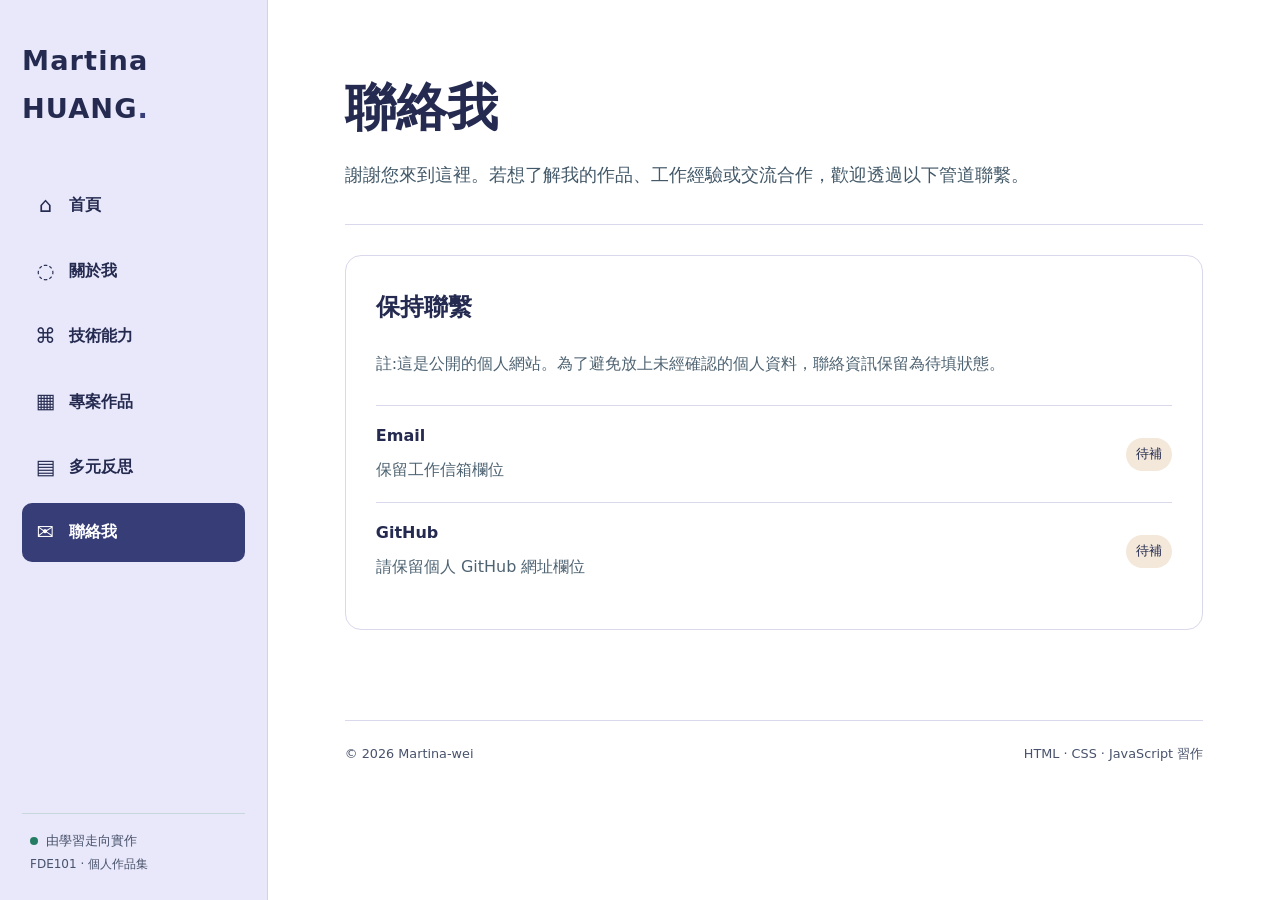
==== contact.html @ 69e49a0b "feat: 建立FDE101個人網站習作" ====
<!doctype html>
<html lang="zh-Hant">

<head>
  <meta charset="utf-8">
  <meta name="viewport" content="width=device-width,initial-scale=1">
  <meta name="description" content="黃筱崴的 FDE101 前端實作、跨領域轉職作品與活動紀錄。">

  <title>聯絡我｜黃筱崴的個人網站</title>

  <link rel="stylesheet" href="css/style.css">
  <script src="js/main.js" defer></script>
</head>

<body>
  <!-- 跳至主要內容：無障礙功能 -->
  <a class="skip-link" href="#main-content">
    跳至主要內容
  </a>

  <div class="site-layout">

    <!-- 左側固定導覽列 -->
    <header class="sidebar">

      <!-- 網站品牌名稱 -->
      <div class="brand">
        <a class="brand-title" href="index.html">
          Martina HUANG<span class="brand-dot">.</span>
        </a>
      </div>

      <!-- 網站主要導覽 -->
      <nav aria-label="網站主要導覽">
        <ul class="site-nav">

          <li>
            <a href="index.html">
              <span class="nav-symbol" aria-hidden="true">⌂</span>
              <span>首頁</span>
            </a>
          </li>

          <li>
            <a href="about.html">
              <span class="nav-symbol" aria-hidden="true">◌</span>
              <span>關於我</span>
            </a>
          </li>

          <li>
            <a href="skills.html">
              <span class="nav-symbol" aria-hidden="true">⌘</span>
              <span>技術能力</span>
            </a>
          </li>

          <li>
            <a href="projects.html">
              <span class="nav-symbol" aria-hidden="true">▦</span>
              <span>專案作品</span>
            </a>
          </li>

          <li>
            <a href="articles.html">
              <span class="nav-symbol" aria-hidden="true">▤</span>
              <span>多元反思</span>
            </a>
          </li>

          <li>
            <a href="contact.html" aria-current="page">
              <span class="nav-symbol" aria-hidden="true">✉</span>
              <span>聯絡我</span>
            </a>
          </li>

        </ul>
      </nav>

      <!-- 側邊欄底部資訊 -->
      <div class="sidebar-bottom">
        <span class="status-dot" aria-hidden="true"></span>
        由學習走向實作<br>
        <small>FDE101 · 個人作品集</small>
      </div>

    </header>

    <!-- 右側主要內容 -->
    <main id="main-content" tabindex="-1" class="page-content">

      <!-- 頁面標題 -->
      <div class="page-heading">
        <h1>聯絡我</h1>

        <p class="lead">
          謝謝您來到這裡。若想了解我的作品、工作經驗或交流合作，歡迎透過以下管道聯繫。
        </p>
      </div>

      <!-- 聯絡資訊 -->
      <section class="content-panel">

        <h2>保持聯繫</h2>

        <p>
          註:這是公開的個人網站。為了避免放上未經確認的個人資料，聯絡資訊保留為待填狀態。
        </p>

        <div class="contact-list">

          <!-- Email -->
          <div class="contact-row">
            <div>
              <strong>Email</strong>

              <p>
                保留工作信箱欄位
              </p>
            </div>

            <span aria-label="尚未填寫">待補</span>
          </div>

          <!-- GitHub -->
          <div class="contact-row">
            <div>
              <strong>GitHub</strong>

              <p>
                請保留個人 GitHub 網址欄位
              </p>
            </div>

            <span aria-label="尚未填寫">待補</span>
          </div>

        </div>
      </section>
	  
      <!-- 網站頁尾 -->
      <footer class="page-footer">
        <span>© 2026 Martina-wei</span>
        <span>HTML · CSS · JavaScript 習作</span>
      </footer>

    </main>

  </div>
</body>

</html>
---- css/style.css ----
:root {
  color-scheme: light;
  --ink: #252B50;
  --muted: #48526C;
  --bg: #FFFFFF;
  --surface: #FFFFFF;
  --line: #D9D8ED;
  --side: #E9E8FA;
  --accent: #373E77;/*主色*/
  --accent-deep: #252B50;
  --warm: #86502F;
  --focus: #9B351F;
  font-family: system-ui, -apple-system, "Segoe UI", "Noto Sans TC", sans-serif;
  line-height: 1.75;
}

* {
  box-sizing: border-box;
}

html {
  scroll-behavior: smooth;
}

body {
  margin: 0;
  background: var(--bg);
  color: var(--ink);
  font-size: 16px;
}

a {
  color: var(--accent-deep);
}

a:hover {
  text-decoration-thickness: 2px;
}

button,
input {
  font: inherit;
}

:focus-visible {
  outline: 3px solid var(--focus);
  outline-offset: 4px;
}

a:focus-visible,
button:focus-visible,
input:focus-visible {
  border-radius: 4px;
}

/* 跳至主要內容 */
.skip-link {
  position: fixed;
  left: 16px;
  top: -100px;
  padding: 12px 18px;
  background: #fff;
  color: var(--ink);
  z-index: 20;
  box-shadow: 0 4px 20px #0002;
}

.skip-link:focus {
  top: 12px;
}

/* 網站整體配置 */
.site-layout {
  display: grid;
  grid-template-columns: 268px minmax(0, 1fr);
  min-height: 100vh;
}

/* 左側固定導覽列 */
.sidebar {
  position: sticky;
  top: 0;
  height: 100vh;
  overflow-y: auto;
  padding: 37px 22px 24px;
  background: var(--side);
  border-right: 1px solid #cbd9dc;
  display: flex;
  flex-direction: column;
  gap: 44px;
}

/* 網站品牌名稱 */
.brand-title {
  text-decoration: none;
  font-size: 1.7rem;
  letter-spacing: .04em;
  font-weight: 850;
  color: var(--ink);
}

.brand-dot {
  color: var(--accent);
}

.brand p {
  margin: 0;
  font-size: .72rem;
  letter-spacing: .18em;
  color: var(--muted);
}

/* 導覽選單 */
.site-nav {
  list-style: none;
  margin: 0;
  padding: 0;
  display: grid;
  gap: 7px;
}

.site-nav a {
  display: flex;
  align-items: center;
  gap: 13px;
  padding: 11px 13px;
  border-radius: 10px;
  color: var(--ink);
  text-decoration: none;
  font-weight: 600;
  min-height: 46px;
}

.site-nav a:hover {
  background: #d3e5e9;
}

.site-nav a[aria-current=page] {
  background: var(--accent);
  color: white;
}

.nav-symbol {
  width: 21px;
  text-align: center;
  font-size: 1.3rem;
  font-weight: 400;
}

/* 側邊欄底部 */
.sidebar-bottom {
  margin-top: auto;
  padding: 16px 8px 0;
  border-top: 1px solid #c8d7db;
  font-size: .82rem;
  color: var(--muted);
}

.sidebar-bottom small {
  font-size: .75rem;
}

.status-dot {
  display: inline-block;
  border-radius: 50%;
  width: 8px;
  height: 8px;
  background: #247d63;
  margin-right: 4px;
}

/* 主要內容 */
.page-content {
  width: 100%;
  max-width: 1250px;
  margin: 0 auto;
  padding: 54px clamp(25px, 6vw, 92px) 25px;
  min-width: 0;
}

/* 首頁主視覺 */
.hero {
  min-height: 510px;
  display: grid;
  grid-template-columns:1fr;
  gap: 28px;
  align-items: center;
}

.eyebrow {
  color: var(--accent);
  font-weight: 800;
  letter-spacing: .16em;
  font-size: .76rem;
  text-transform: uppercase;
  margin: 0 0 12px;
}

.hero h1 {
  font-size: clamp(2.2rem, 4vw, 4.5rem);
  line-height: 1.3;
  letter-spacing: -.04em;
  margin: 0 0 24px;
}

.hero h1 em {
  font-style: normal;
  color: var(--accent);
}

.lead {
  color: #425868;
  font-size: 1.1rem;
  max-width: 1240px;
  line-height: 1.95;
}

.hero .lead {
  max-width: 840px;
}

/* 操作按鈕 */
.actions {
  display: flex;
  gap: 12px;
  flex-wrap: wrap;
  margin-top: 30px;
}

.button {
  display: inline-flex;
  align-items: center;
  gap: 10px;
  padding: 12px 23px;
  min-height: 47px;
  border: 1px solid var(--accent);
  border-radius: 9px;
  text-decoration: none;
  font-weight: 750;
}

.button.primary {
  background: var(--accent);
  color: #fff;
}

.button.primary:hover {
  background: var(--accent-deep);
}

.button.secondary {
  background: white;
  color: var(--accent-deep);
}

.button.secondary:hover {
  background: #eaf3f5;
}

/* 首頁裝飾圖形 */
.hero-art {
  position: relative;
  min-height: 350px;
  border-radius: 28px;
  overflow: hidden;
  background: linear-gradient(145deg, #c8e2e4, #e1ebe7 56%, #f0dfcd);
  display: grid;
  place-items: center;
}

.orb {
  position: absolute;
  border: 1px solid #ffffffa6;
  border-radius: 50%;
}

.orb-one {
  height: 270px;
  width: 270px;
  background: #3d829337;
  top: 18px;
  right: -45px;
}

.orb-two {
  height: 230px;
  width: 230px;
  background: #f4dcc8b3;
  bottom: -85px;
  left: -35px;
}

.art-code {
  position: relative;
  font-weight: 800;
  font-size: clamp(1.7rem, 3vw, 3rem);
  letter-spacing: -.04em;
  color: #1e5360;
}

.art-label {
  position: absolute;
  bottom: 24px;
  left: 22px;
  font-size: .68rem;
  letter-spacing: .16em;
  color: #315c69;
  font-weight: 700;
}

/* 共用內容區塊 */
.section-block {
  margin: 70px 0;
}

.section-title {
  margin-bottom: 20px;
}

.section-title h2,
.cta-strip h2 {
  font-size: clamp(1.45rem, 2.6vw, 2rem);
  margin: 0;
}

.section-title p:not(.eyebrow) {
  color: var(--muted);
}

.section-title.split {
  display: flex;
  align-items: end;
  justify-content: space-between;
  gap: 15px;
}

/* 卡片排版 */
.card-grid {
  display: grid;
  grid-template-columns: repeat(3, minmax(0, 1fr));
  gap: 16px;
}

.card,
.skill-card,
.content-panel,
.article-card {
  background: var(--surface);
  border: 1px solid var(--line);
  border-radius: 16px;
  padding: 24px;
}

.card-number {
  color: var(--accent);
  font-size: .78rem;
  font-weight: 800;
}

.card h3,
.skill-card h3 {
  margin: 17px 0 7px;
  font-size: 1.15rem;
}

.card p,
.skill-card p,
.article-card p,
.project p,
.content-panel p {
  color: #4e6372;
  margin-bottom: 0;
}

/* 精選連結 */
.feature-list {
  border-top: 1px solid var(--line);
}

.feature-link {
  display: grid;
  grid-template-columns: 145px 1fr 24px;
  align-items: center;
  gap: 12px;
  text-decoration: none;
  color: var(--ink);
  border-bottom: 1px solid var(--line);
  padding: 19px 10px;
}

.feature-link:hover {
  background: #eef4f4;
}

.feature-index {
  font-size: 1rem;
  color: var(--accent);
  font-weight: 750;
}

.feature-arrow {
  text-align: right;
  color: var(--accent);
}

.text-link {
  font-weight: 750;
  text-underline-offset: 5px;
}

/* 行動呼籲區塊 */
.cta-strip {
  display: flex;
  justify-content: space-between;
  align-items: center;
  gap: 20px;
  border-radius: 20px;
  background: #e6eff0;
  padding: 30px;
}

.cta-strip p:last-child {
  margin-bottom: 0;
  color: var(--muted);
}

/* 內頁標題 */
.page-heading {
  padding: 20px 0 18px;
  margin-bottom: 30px;
  border-bottom: 1px solid var(--line);
}

.page-heading h1 {
  font-size: clamp(2.1rem, 4vw, 3.5rem);
  margin: 0 0 14px;
  line-height: 1.3;
}

.page-heading .lead {
  margin-bottom: 14px;
}

/* 內容面板 */
.content-panel {
  margin: 22px 0;
  padding: 30px;
}

.content-panel h2 {
  margin-top: 0;
}

.content-panel p {
  line-height: 2;
}

.accent-panel {
  background: #eaf2f3;
}

/* 經歷時間軸 */
.timeline {
  list-style: none;
  padding: 0;
  margin: 0;
  border-top: 1px solid var(--line);
}

.timeline li {
  display: grid;
  grid-template-columns: 132px 1fr;
  gap: 22px;
  border-bottom: 1px solid var(--line);
  padding: 24px 0;
}

.timeline time {
  color: var(--accent);
  font-weight: 800;
}

.timeline h3 {
  margin: 0 0 5px;
}

.timeline p {
  margin: 0;
  color: var(--muted);
}

/* 技術能力 */
.skill-grid {
  display: grid;
  grid-template-columns: repeat(2, minmax(0, 1fr));
  gap: 16px;
}

.skill-state,
.pill {
  display: inline-block;
  background: #dcecef;
  color: #245769;
  border-radius: 100px;
  padding: 5px 12px;
  font-weight: 750;
  font-size: .76rem;
}

.skill-card h3 {
  font-size: 1.4rem;
}

.tag-wrap {
  display: flex;
  gap: 9px;
  flex-wrap: wrap;
  margin-top: 18px;
}

.tag {
  border: 1px solid #c5d9dd;
  color: #315766;
  background: #f3f8f8;
  padding: 5px 11px;
  border-radius: 7px;
  font-size: .85rem;
  font-weight: 650;
}

/* 專案作品 */
.project-stack {
  display: grid;
  gap: 18px;
}

.project {
  border: 1px solid var(--line);
  background: #fff;
  border-radius: 16px;
  padding: 28px;
  display: flex;
  gap: 25px;
  justify-content: space-between;
}

.project h2 {
  margin: 17px 0 8px;
  font-size: 1.35rem;
}

.project-mark {
  font-size: 3rem;
  color: #b7d2d7;
  font-weight: 800;
  line-height: 1;
}

/* 文章搜尋與篩選 */
.filter-panel {
  background: #fff;
  border: 1px solid var(--line);
  padding: 22px;
  border-radius: 16px;
  margin-bottom: 20px;
}

.filter-panel h2 {
  margin: 0 0 12px;
}

.filter-panel label {
  font-weight: 700;
  display: block;
  margin-bottom: 5px;
}

.filter-panel input {
  display: block;
  width: 100%;
  max-width: 430px;
  border: 1px solid #79919e;
  padding: 11px;
  border-radius: 8px;
}

.filter-buttons {
  display: flex;
  gap: 8px;
  flex-wrap: wrap;
  margin: 18px 0;
}

.filter-buttons button {
  cursor: pointer;
  border: 1px solid #97b4bf;
  background: white;
  border-radius: 999px;
  padding: 8px 17px;
  color: var(--ink);
  min-height: 44px;
}

.filter-buttons button[aria-pressed=true] {
  background: var(--accent);
  color: #fff;
  border-color: var(--accent);
}

.filter-buttons button:hover:not([aria-pressed=true]) {
  background: #e8f1f2;
}

.result-count {
  color: var(--muted);
  margin-bottom: 0;
}

/* 文章卡片 */
.article-grid {
  display: grid;
  grid-template-columns: repeat(2, minmax(0, 1fr));
  gap: 16px;
}

.article-card {
  display: flex;
  align-items: start;
  flex-direction: column;
  gap: 10px;
}

.article-card h3 {
  margin: 8px 0 0;
  font-size: 1.27rem;
}

.article-card h3 a {
  color: var(--ink);
  text-decoration: underline;
  text-decoration-color: #abc7cd;
  text-underline-offset: 5px;
}

.article-card p {
  margin: 0;
}

.readmore {
  font-weight: 800;
  color: var(--accent);
  margin-top: auto;
}

.empty-message {
  padding: 25px;
  border: 1px dashed #8ea9b3;
  border-radius: 12px;
}

.pill-group {
  display: flex;
  flex-wrap: wrap;
  gap: 8px;
}

/* 聯絡資訊 */
.contact-list {
  margin-top: 25px;
}

.contact-row {
  border-top: 1px solid var(--line);
  display: flex;
  justify-content: space-between;
  align-items: center;
  gap: 12px;
  padding: 16px 0;
}

.contact-row p {
  margin: 4px 0 0;
}

.contact-row > span {
  font-size: .8rem;
  padding: 5px 10px;
  background: #f3e8d9;
  border-radius: 100px;
  white-space: nowrap;
}

/* 文章內文 */
.prose {
  max-width: 760px;
  font-size: 1.08rem;
  line-height: 2.05;
}

.prose h2 {
  margin-top: 35px;
  line-height: 1.5;
}

.prose p {
  margin-bottom: 22px;
}

.article-note {
  background: #eaf2f3;
  padding: 18px;
  border-radius: 10px;
  font-size: .93rem;
}

.back-link {
  display: inline-block;
  margin-top: 25px;
}

/* 頁尾 */
.page-footer {
  border-top: 1px solid var(--line);
  color: var(--muted);
  font-size: .8rem;
  display: flex;
  gap: 16px;
  flex-wrap: wrap;
  justify-content: space-between;
  padding-top: 22px;
  margin-top: 90px;
}

/* 隱藏元素 */
[hidden] {
  display: none !important;
}

/* RWD：1050px 以下 */
@media (max-width: 1050px) {
  .hero {
    grid-template-columns: 1fr;
  }

  .hero-art {
    min-height: 210px;
  }

  .card-grid {
    grid-template-columns: 1fr;
  }

  .article-grid {
    grid-template-columns: 1fr;
  }
}

/* RWD：760px 以下 */
@media (max-width: 760px) {
  .site-layout {
    grid-template-columns: 1fr;
  }

  .sidebar {
    position: static;
    height: auto;
    overflow: visible;
    padding: 18px 20px;
    gap: 14px;
  }

  .brand-title {
    font-size: 1.35rem;
  }

  .site-nav {
    display: flex;
    flex-wrap: wrap;
    gap: 4px;
  }

  .site-nav a {
    padding: 8px 10px;
    min-height: 44px;
    font-size: .9rem;
  }

  .nav-symbol {
    display: none;
  }

  .sidebar-bottom {
    display: none;
  }

  .page-content {
    padding: 30px 20px;
  }

  .hero {
    min-height: unset;
  }

  .section-block {
    margin: 40px 0;
  }

  .skill-grid {
    grid-template-columns: 1fr;
  }

  .feature-link {
    grid-template-columns: 1fr 20px;
  }

  .feature-index {
    grid-column: 1 / -1;
  }

  .cta-strip {
    flex-direction: column;
    align-items: start;
  }

  .timeline li {
    grid-template-columns: 1fr;
    gap: 6px;
  }

  .project-mark {
    display: none;
  }

  .section-title.split {
    align-items: start;
    flex-direction: column;
  }
}

/* 無障礙：減少動態效果 */
@media (prefers-reduced-motion: reduce) {
  html {
    scroll-behavior: auto;
  }
}
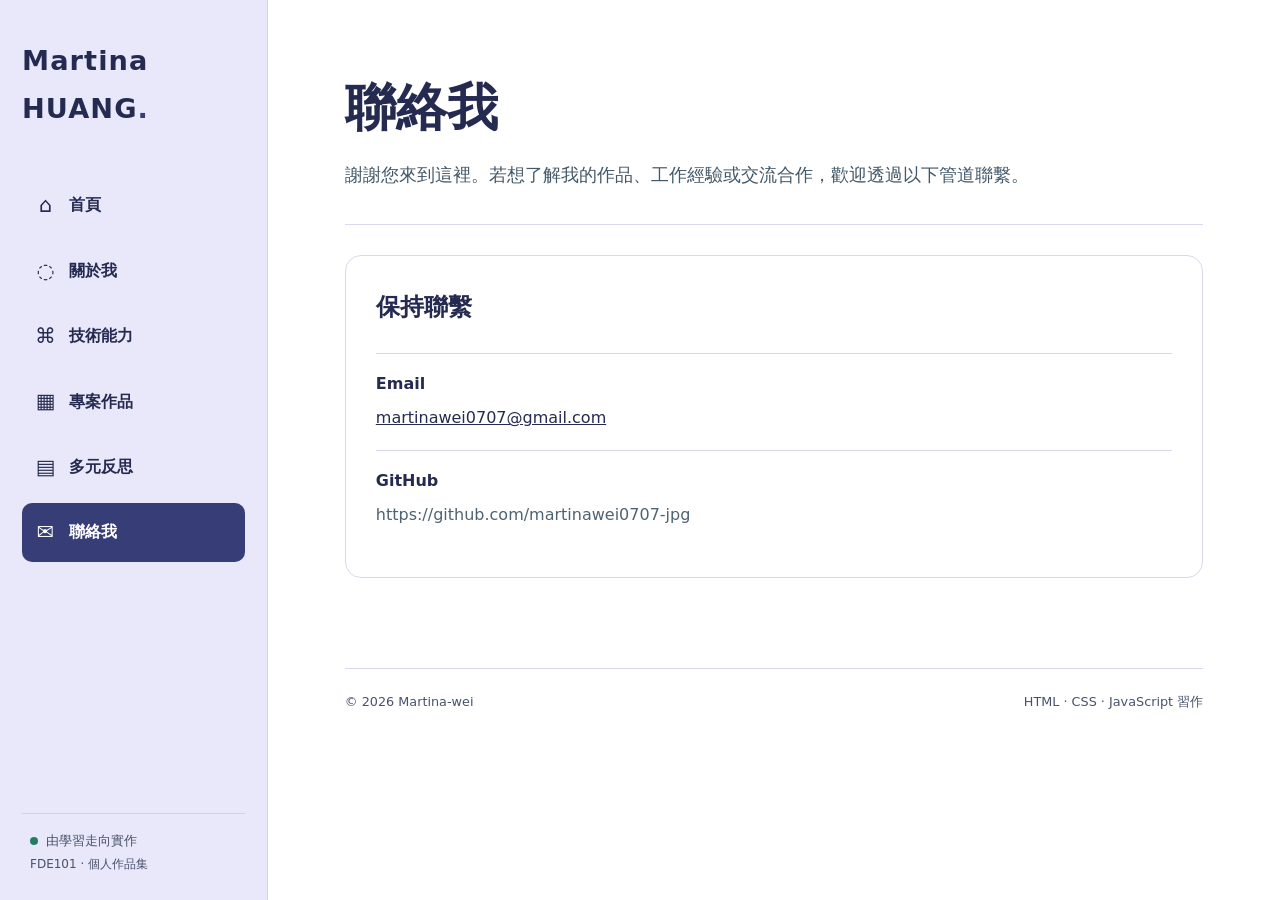
==== commit 17ac19ab: "更新並新增 Email 帶出寄信及更新Github連結" ====
--- a/contact.html
+++ b/contact.html
@@ -105,10 +105,6 @@
 
         <h2>保持聯繫</h2>
 
-        <p>
-          註:這是公開的個人網站。為了避免放上未經確認的個人資料，聯絡資訊保留為待填狀態。
-        </p>
-
         <div class="contact-list">
 
           <!-- Email -->
@@ -117,11 +113,12 @@
               <strong>Email</strong>
 
               <p>
-                保留工作信箱欄位
+                <a href="mailto:martinawei0707@gmail.com">
+				martinawei0707@gmail.com
+				</a>
               </p>
             </div>
 
-            <span aria-label="尚未填寫">待補</span>
           </div>
 
           <!-- GitHub -->
@@ -130,11 +127,10 @@
               <strong>GitHub</strong>
 
               <p>
-                請保留個人 GitHub 網址欄位
+                https://github.com/martinawei0707-jpg
               </p>
             </div>
 
-            <span aria-label="尚未填寫">待補</span>
           </div>
 
         </div>
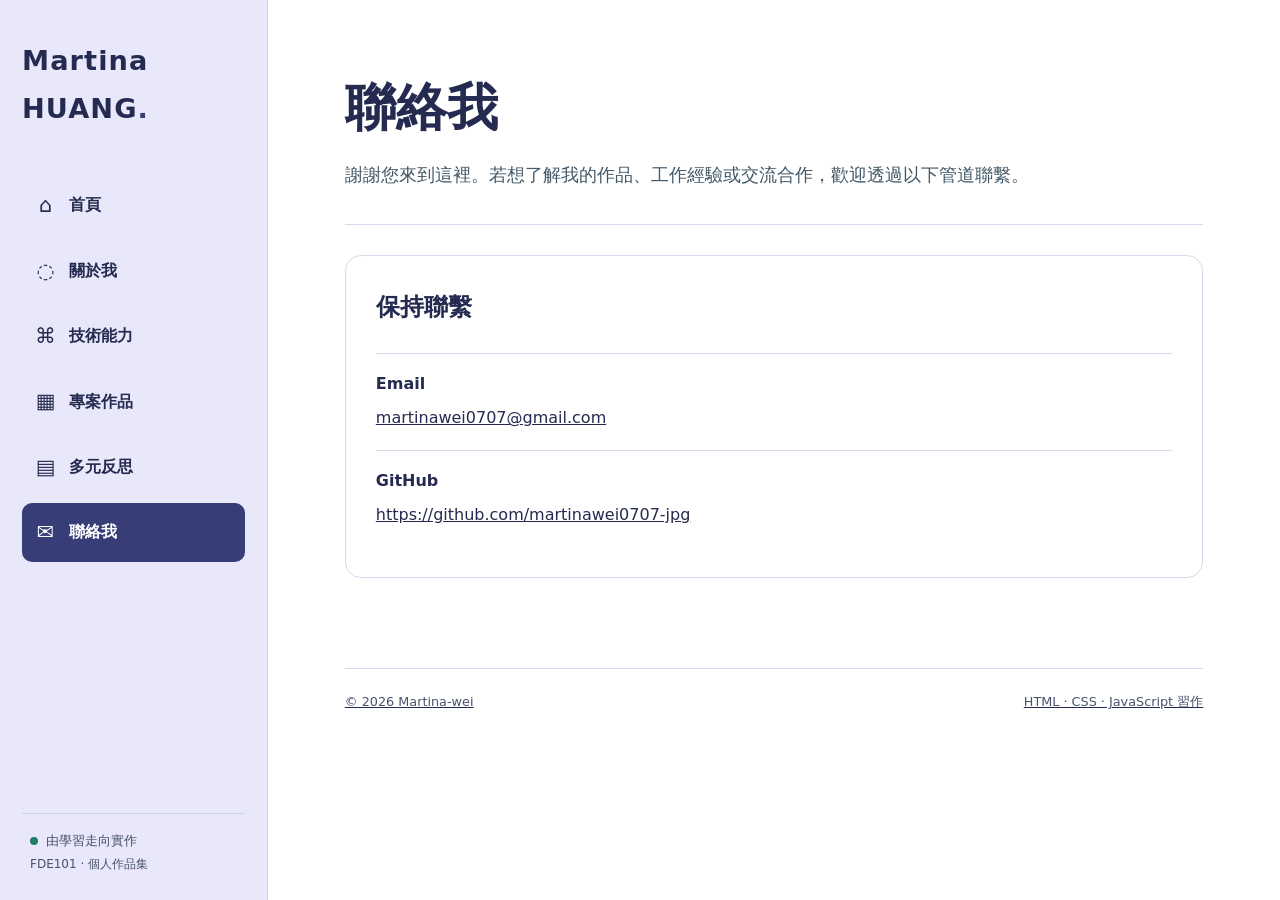
==== commit e291c3e2: "更新Github超連結" ====
--- a/contact.html
+++ b/contact.html
@@ -127,6 +127,7 @@
               <strong>GitHub</strong>
 
               <p>
+			  <a href="https://github.com/martinawei0707-jpg">
                 https://github.com/martinawei0707-jpg
               </p>
             </div>
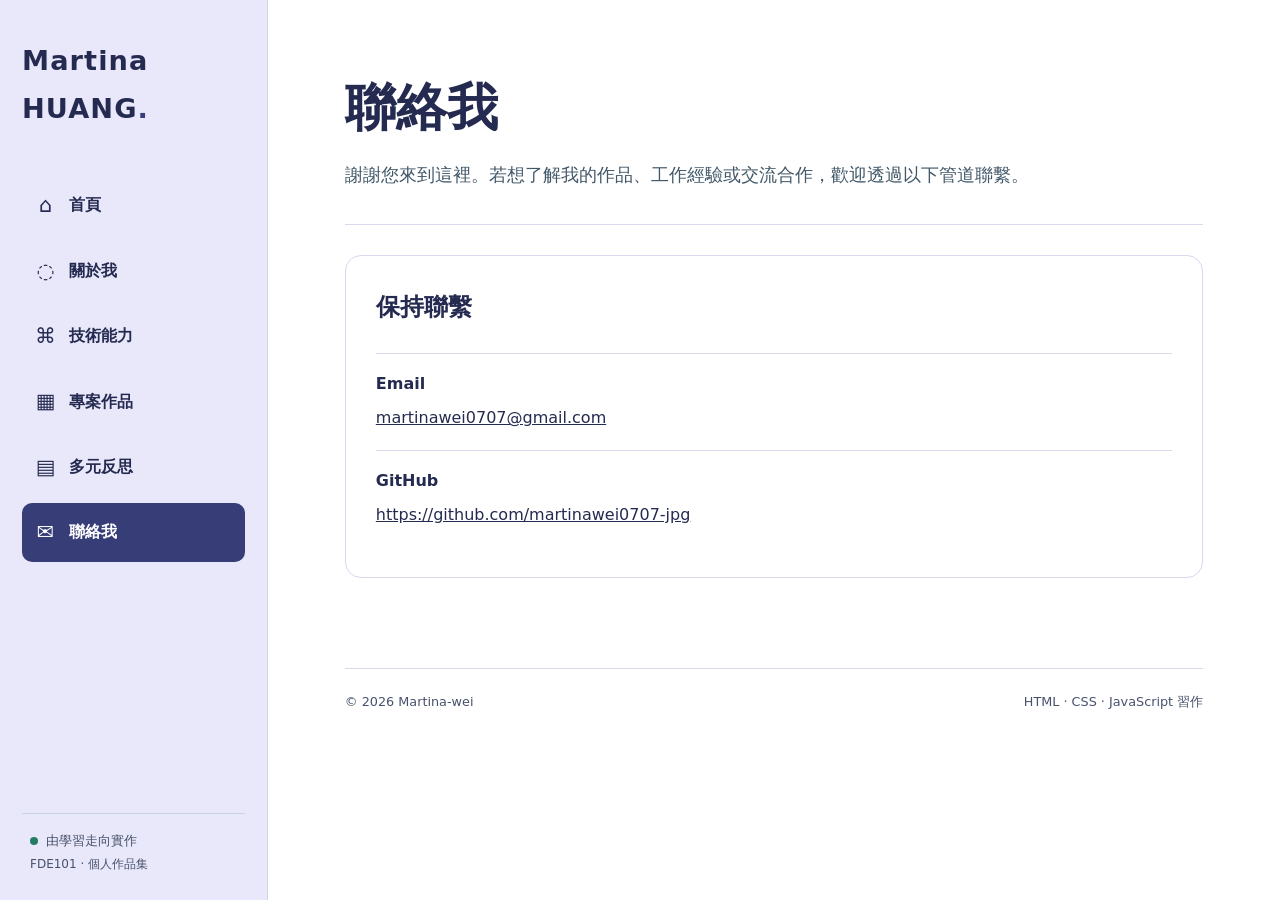
==== commit 10c8df73: "Github連結少寫</a>QAQ" ====
--- a/contact.html
+++ b/contact.html
@@ -127,8 +127,9 @@
               <strong>GitHub</strong>
 
               <p>
-			  <a href="https://github.com/martinawei0707-jpg">
+			    <a href="https://github.com/martinawei0707-jpg">
                 https://github.com/martinawei0707-jpg
+				</a>
               </p>
             </div>
 
